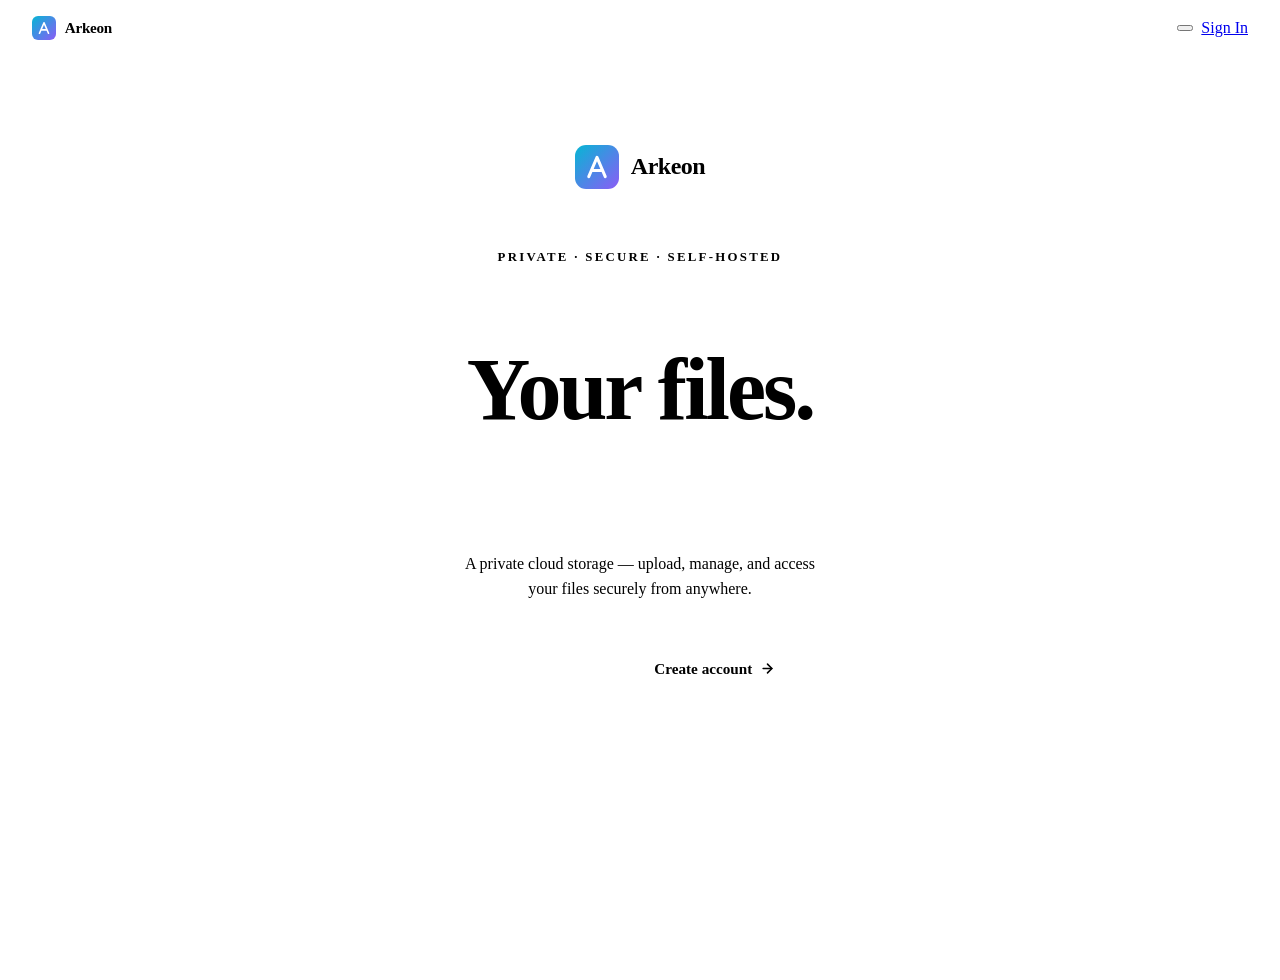
==== frontend/index.html @ 561627f3 "Refactor homepage with new branding and styles Updated the title, logo, and styles for the homepage." ====
<!DOCTYPE html>
<html lang="en">
<head>
  <meta charset="UTF-8"/>
  <meta name="viewport" content="width=device-width, initial-scale=1.0"/>
  <title>Arkeon</title>
  <link rel="icon" type="image/svg+xml" href="data:image/svg+xml,<svg xmlns='http://www.w3.org/2000/svg' viewBox='0 0 32 32' fill='none'><rect width='32' height='32' rx='8' fill='url(%23g)'/><defs><linearGradient id='g' x1='0' y1='0' x2='32' y2='32' gradientUnits='userSpaceOnUse'><stop offset='0%25' stop-color='%2306b6d4'/><stop offset='100%25' stop-color='%238b5cf6'/></linearGradient></defs><path d='M10 23L16 9l6 14M12.5 18.5h7' stroke='white' stroke-width='2.2' stroke-linecap='round' stroke-linejoin='round'/></svg>"/>
  <link rel="stylesheet" href="css/style.css"/>
  <style>
    .hero{min-height:100vh;display:flex;flex-direction:column;align-items:center;justify-content:center;text-align:center;padding:2rem;}
    .hero-logo{display:flex;align-items:center;gap:0.75rem;margin-bottom:3rem;animation:card-in 0.5s cubic-bezier(0.34,1.4,0.64,1);}
    .hero-wordmark{font-size:1.5rem;font-weight:900;letter-spacing:-0.5px;}
    .hero-tagline{font-size:0.8rem;font-weight:600;letter-spacing:0.18em;text-transform:uppercase;color:var(--text3);margin-bottom:1.5rem;animation:card-in 0.5s 0.1s cubic-bezier(0.34,1.4,0.64,1) both;}
    .hero-title{font-size:clamp(2.8rem,8vw,5.5rem);font-weight:900;letter-spacing:-3px;line-height:0.95;margin-bottom:1.25rem;animation:card-in 0.5s 0.15s cubic-bezier(0.34,1.4,0.64,1) both;}
    .hero-title .hl{background:linear-gradient(135deg,var(--accent),var(--accent2));-webkit-background-clip:text;-webkit-text-fill-color:transparent;background-clip:text;}
    .hero-sub{font-size:1rem;color:var(--text2);max-width:360px;line-height:1.6;margin-bottom:2.75rem;animation:card-in 0.5s 0.2s cubic-bezier(0.34,1.4,0.64,1) both;}
    .hero-btns{display:flex;gap:0.85rem;flex-wrap:wrap;justify-content:center;animation:card-in 0.5s 0.25s cubic-bezier(0.34,1.4,0.64,1) both;}
    .btn-hero-primary{display:inline-flex;align-items:center;gap:0.5rem;background:linear-gradient(135deg,var(--accent),var(--accent2));border:none;border-radius:99px;color:#fff;cursor:pointer;font-family:inherit;font-size:0.95rem;font-weight:700;padding:0.85rem 2rem;text-decoration:none;transition:all 0.2s cubic-bezier(0.4,0,0.2,1);box-shadow:0 4px 20px var(--accent-glow);letter-spacing:0.01em;}
    .btn-hero-primary:hover{transform:translateY(-3px);box-shadow:0 8px 32px var(--accent-glow);color:#fff;}
    .btn-hero-ghost{display:inline-flex;align-items:center;gap:0.5rem;background:var(--glass);backdrop-filter:blur(12px);border:1px solid var(--glass-b);border-radius:99px;color:var(--text);cursor:pointer;font-family:inherit;font-size:0.95rem;font-weight:600;padding:0.85rem 2rem;text-decoration:none;transition:all 0.2s cubic-bezier(0.4,0,0.2,1);}
    .btn-hero-ghost:hover{border-color:var(--accent);color:var(--accent);transform:translateY(-3px);}
    .topbar{position:fixed;top:0;left:0;right:0;z-index:200;display:flex;align-items:center;justify-content:space-between;padding:1rem 2rem;}
    .top-logo{display:flex;align-items:center;gap:0.55rem;font-size:0.95rem;font-weight:900;letter-spacing:-0.3px;color:var(--text);text-decoration:none;}
    .top-right{display:flex;align-items:center;gap:0.5rem;}
    @keyframes card-in{from{opacity:0;transform:translateY(20px);}to{opacity:1;transform:none;}}
    .glow-line{width:1px;height:80px;background:linear-gradient(to bottom,transparent,var(--accent),transparent);margin:2rem auto;animation:card-in 0.5s 0.3s ease both;opacity:0.5;}
  </style>
</head>
<body>
  <div class="bg-canvas"><div class="bg-orb"></div><div class="bg-orb"></div><div class="bg-orb"></div></div>

  <div class="topbar">
    <a href="/" class="top-logo">
      <svg width="24" height="24" viewBox="0 0 32 32" fill="none" xmlns="http://www.w3.org/2000/svg"><rect width="32" height="32" rx="8" fill="url(#tg)"/><defs><linearGradient id="tg" x1="0" y1="0" x2="32" y2="32" gradientUnits="userSpaceOnUse"><stop offset="0%" stop-color="#06b6d4"/><stop offset="100%" stop-color="#8b5cf6"/></linearGradient></defs><path d="M10 23L16 9l6 14M12.5 18.5h7" stroke="white" stroke-width="2.2" stroke-linecap="round" stroke-linejoin="round"/></svg>
      Arkeon
    </a>
    <div class="top-right">
      <button class="theme-toggle"></button>
      <a href="login.html" class="btn-nav-ghost">Sign In</a>
    </div>
  </div>

  <div class="hero page">
    <div class="hero-logo">
      <svg width="44" height="44" viewBox="0 0 32 32" fill="none" xmlns="http://www.w3.org/2000/svg"><rect width="32" height="32" rx="8" fill="url(#hg)"/><defs><linearGradient id="hg" x1="0" y1="0" x2="32" y2="32" gradientUnits="userSpaceOnUse"><stop offset="0%" stop-color="#06b6d4"/><stop offset="100%" stop-color="#8b5cf6"/></linearGradient></defs><path d="M10 23L16 9l6 14M12.5 18.5h7" stroke="white" stroke-width="2.2" stroke-linecap="round" stroke-linejoin="round"/></svg>
      <span class="hero-wordmark">Arkeon</span>
    </div>
    <p class="hero-tagline">Private · Secure · Self-hosted</p>
    <h1 class="hero-title">Your files.<br/><span class="hl">Your server.</span></h1>
    <p class="hero-sub">A private cloud storage — upload, manage, and access your files securely from anywhere.</p>
    <div class="hero-btns">
      <a href="login.html" class="btn-hero-primary">
        <svg width="16" height="16" viewBox="0 0 24 24" fill="none" stroke="currentColor" stroke-width="2.5" stroke-linecap="round" stroke-linejoin="round"><path d="M15 3h4a2 2 0 0 1 2 2v14a2 2 0 0 1-2 2h-4"/><polyline points="10 17 15 12 10 7"/><line x1="15" y1="12" x2="3" y2="12"/></svg>
        Sign In
      </a>
      <a href="register.html" class="btn-hero-ghost">
        Create account
        <svg width="15" height="15" viewBox="0 0 24 24" fill="none" stroke="currentColor" stroke-width="2.5" stroke-linecap="round" stroke-linejoin="round"><line x1="5" y1="12" x2="19" y2="12"/><polyline points="12 5 19 12 12 19"/></svg>
      </a>
    </div>
    <div class="glow-line"></div>
  </div>

  <script src="js/api.js"></script>
  <script>
    if (auth.getToken()) window.location.href = "dashboard.html";
  </script>
</body>
</html>
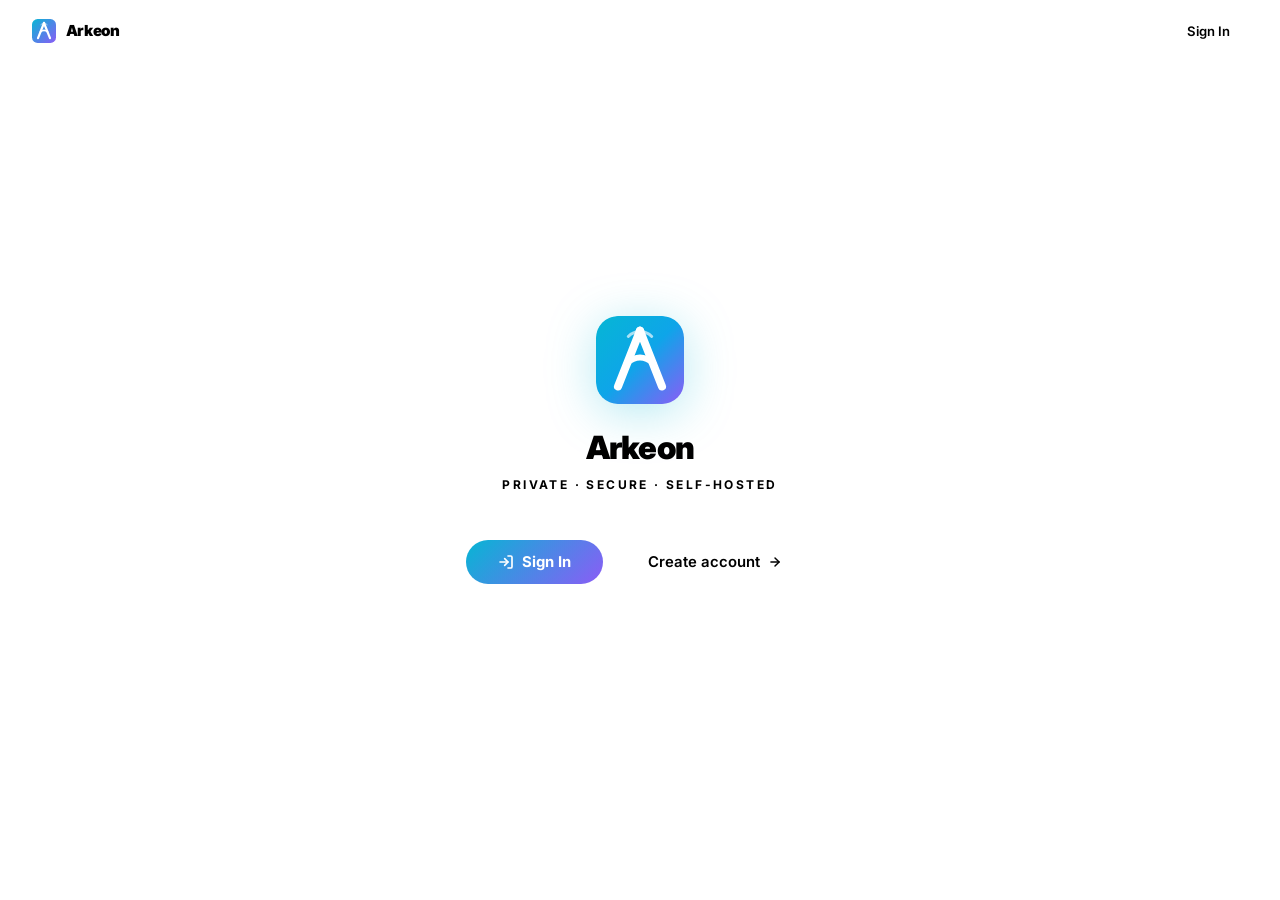
==== commit a449a795: "Refactor index.html for layout and styling updates Updated the layout and styles for the hero sectio" ====
--- a/frontend/index.html
+++ b/frontend/index.html
@@ -4,50 +4,71 @@
   <meta charset="UTF-8"/>
   <meta name="viewport" content="width=device-width, initial-scale=1.0"/>
   <title>Arkeon</title>
-  <link rel="icon" type="image/svg+xml" href="data:image/svg+xml,<svg xmlns='http://www.w3.org/2000/svg' viewBox='0 0 32 32' fill='none'><rect width='32' height='32' rx='8' fill='url(%23g)'/><defs><linearGradient id='g' x1='0' y1='0' x2='32' y2='32' gradientUnits='userSpaceOnUse'><stop offset='0%25' stop-color='%2306b6d4'/><stop offset='100%25' stop-color='%238b5cf6'/></linearGradient></defs><path d='M10 23L16 9l6 14M12.5 18.5h7' stroke='white' stroke-width='2.2' stroke-linecap='round' stroke-linejoin='round'/></svg>"/>
+  <link rel="icon" type="image/svg+xml" href="data:image/svg+xml,<svg xmlns='http://www.w3.org/2000/svg' viewBox='0 0 120 120' fill='none'><rect width='120' height='120' rx='28' fill='url(%23g)'/><defs><linearGradient id='g' x1='0' y1='0' x2='120' y2='120' gradientUnits='userSpaceOnUse'><stop offset='0%25' stop-color='%2306b6d4'/><stop offset='100%25' stop-color='%238b5cf6'/></linearGradient></defs><line x1='30' y1='96' x2='60' y2='20' stroke='white' stroke-width='11' stroke-linecap='round'/><line x1='90' y1='96' x2='60' y2='20' stroke='white' stroke-width='11' stroke-linecap='round'/><path d='M42 64 Q60 49 78 64' stroke='white' stroke-width='8' stroke-linecap='round' fill='none'/><path d='M44 28 A22 22 0 0 1 76 28' stroke='white' stroke-width='4' stroke-linecap='round' fill='none' opacity='0.65'/></svg>"/>
   <link rel="stylesheet" href="css/style.css"/>
   <style>
-    .hero{min-height:100vh;display:flex;flex-direction:column;align-items:center;justify-content:center;text-align:center;padding:2rem;}
-    .hero-logo{display:flex;align-items:center;gap:0.75rem;margin-bottom:3rem;animation:card-in 0.5s cubic-bezier(0.34,1.4,0.64,1);}
-    .hero-wordmark{font-size:1.5rem;font-weight:900;letter-spacing:-0.5px;}
-    .hero-tagline{font-size:0.8rem;font-weight:600;letter-spacing:0.18em;text-transform:uppercase;color:var(--text3);margin-bottom:1.5rem;animation:card-in 0.5s 0.1s cubic-bezier(0.34,1.4,0.64,1) both;}
-    .hero-title{font-size:clamp(2.8rem,8vw,5.5rem);font-weight:900;letter-spacing:-3px;line-height:0.95;margin-bottom:1.25rem;animation:card-in 0.5s 0.15s cubic-bezier(0.34,1.4,0.64,1) both;}
-    .hero-title .hl{background:linear-gradient(135deg,var(--accent),var(--accent2));-webkit-background-clip:text;-webkit-text-fill-color:transparent;background-clip:text;}
-    .hero-sub{font-size:1rem;color:var(--text2);max-width:360px;line-height:1.6;margin-bottom:2.75rem;animation:card-in 0.5s 0.2s cubic-bezier(0.34,1.4,0.64,1) both;}
-    .hero-btns{display:flex;gap:0.85rem;flex-wrap:wrap;justify-content:center;animation:card-in 0.5s 0.25s cubic-bezier(0.34,1.4,0.64,1) both;}
-    .btn-hero-primary{display:inline-flex;align-items:center;gap:0.5rem;background:linear-gradient(135deg,var(--accent),var(--accent2));border:none;border-radius:99px;color:#fff;cursor:pointer;font-family:inherit;font-size:0.95rem;font-weight:700;padding:0.85rem 2rem;text-decoration:none;transition:all 0.2s cubic-bezier(0.4,0,0.2,1);box-shadow:0 4px 20px var(--accent-glow);letter-spacing:0.01em;}
+    #constellation{position:fixed;inset:0;z-index:0;pointer-events:none;}
+    .topbar{position:fixed;top:0;left:0;right:0;z-index:200;display:flex;align-items:center;justify-content:space-between;padding:1rem 2rem;}
+    .top-logo{display:flex;align-items:center;gap:0.6rem;font-size:0.95rem;font-weight:900;letter-spacing:-0.3px;color:var(--text);text-decoration:none;}
+    .hero{min-height:100vh;display:flex;flex-direction:column;align-items:center;justify-content:center;text-align:center;padding:2rem;position:relative;z-index:1;}
+    .hero-icon{width:88px;height:88px;border-radius:22px;margin-bottom:1.5rem;filter:drop-shadow(0 8px 24px rgba(6,182,212,0.3));animation:icon-in 0.6s cubic-bezier(0.34,1.5,0.64,1);}
+    .hero-name{font-size:2rem;font-weight:900;letter-spacing:-0.8px;margin-bottom:0.6rem;animation:card-in 0.5s 0.1s ease both;}
+    .hero-tagline{font-size:0.75rem;font-weight:700;letter-spacing:0.2em;text-transform:uppercase;color:var(--text3);margin-bottom:3rem;animation:card-in 0.5s 0.2s ease both;}
+    .hero-btns{display:flex;gap:0.85rem;flex-wrap:wrap;justify-content:center;animation:card-in 0.5s 0.3s ease both;}
+    .btn-hero-primary{display:inline-flex;align-items:center;gap:0.5rem;background:linear-gradient(135deg,var(--accent),var(--accent2));border:none;border-radius:99px;color:#fff;cursor:pointer;font-family:inherit;font-size:0.93rem;font-weight:700;padding:0.82rem 2rem;text-decoration:none;transition:all 0.22s ease;box-shadow:0 4px 20px var(--accent-glow);}
     .btn-hero-primary:hover{transform:translateY(-3px);box-shadow:0 8px 32px var(--accent-glow);color:#fff;}
-    .btn-hero-ghost{display:inline-flex;align-items:center;gap:0.5rem;background:var(--glass);backdrop-filter:blur(12px);border:1px solid var(--glass-b);border-radius:99px;color:var(--text);cursor:pointer;font-family:inherit;font-size:0.95rem;font-weight:600;padding:0.85rem 2rem;text-decoration:none;transition:all 0.2s cubic-bezier(0.4,0,0.2,1);}
+    .btn-hero-ghost{display:inline-flex;align-items:center;gap:0.5rem;background:var(--glass);backdrop-filter:blur(12px);border:1px solid var(--glass-b);border-radius:99px;color:var(--text);cursor:pointer;font-family:inherit;font-size:0.93rem;font-weight:600;padding:0.82rem 2rem;text-decoration:none;transition:all 0.22s ease;}
     .btn-hero-ghost:hover{border-color:var(--accent);color:var(--accent);transform:translateY(-3px);}
-    .topbar{position:fixed;top:0;left:0;right:0;z-index:200;display:flex;align-items:center;justify-content:space-between;padding:1rem 2rem;}
-    .top-logo{display:flex;align-items:center;gap:0.55rem;font-size:0.95rem;font-weight:900;letter-spacing:-0.3px;color:var(--text);text-decoration:none;}
-    .top-right{display:flex;align-items:center;gap:0.5rem;}
-    @keyframes card-in{from{opacity:0;transform:translateY(20px);}to{opacity:1;transform:none;}}
-    .glow-line{width:1px;height:80px;background:linear-gradient(to bottom,transparent,var(--accent),transparent);margin:2rem auto;animation:card-in 0.5s 0.3s ease both;opacity:0.5;}
+    @keyframes icon-in{from{opacity:0;transform:scale(0.7) translateY(20px);}to{opacity:1;transform:none;}}
+    @keyframes card-in{from{opacity:0;transform:translateY(16px);}to{opacity:1;transform:none;}}
   </style>
 </head>
 <body>
-  <div class="bg-canvas"><div class="bg-orb"></div><div class="bg-orb"></div><div class="bg-orb"></div></div>
+  <canvas id="constellation"></canvas>
 
   <div class="topbar">
     <a href="/" class="top-logo">
-      <svg width="24" height="24" viewBox="0 0 32 32" fill="none" xmlns="http://www.w3.org/2000/svg"><rect width="32" height="32" rx="8" fill="url(#tg)"/><defs><linearGradient id="tg" x1="0" y1="0" x2="32" y2="32" gradientUnits="userSpaceOnUse"><stop offset="0%" stop-color="#06b6d4"/><stop offset="100%" stop-color="#8b5cf6"/></linearGradient></defs><path d="M10 23L16 9l6 14M12.5 18.5h7" stroke="white" stroke-width="2.2" stroke-linecap="round" stroke-linejoin="round"/></svg>
+      <svg width="24" height="24" viewBox="0 0 120 120" fill="none" xmlns="http://www.w3.org/2000/svg">
+        <rect width="120" height="120" rx="28" fill="url(#tg)"/>
+        <defs><linearGradient id="tg" x1="0" y1="0" x2="120" y2="120" gradientUnits="userSpaceOnUse"><stop offset="0%" stop-color="#06b6d4"/><stop offset="100%" stop-color="#8b5cf6"/></linearGradient></defs>
+        <line x1="30" y1="96" x2="60" y2="20" stroke="white" stroke-width="11" stroke-linecap="round"/>
+        <line x1="90" y1="96" x2="60" y2="20" stroke="white" stroke-width="11" stroke-linecap="round"/>
+        <path d="M42 64 Q60 49 78 64" stroke="white" stroke-width="8" stroke-linecap="round" fill="none"/>
+        <path d="M44 28 A22 22 0 0 1 76 28" stroke="white" stroke-width="4" stroke-linecap="round" fill="none" opacity="0.65"/>
+      </svg>
       Arkeon
     </a>
-    <div class="top-right">
+    <div style="display:flex;align-items:center;gap:0.5rem;">
       <button class="theme-toggle"></button>
       <a href="login.html" class="btn-nav-ghost">Sign In</a>
     </div>
   </div>
 
   <div class="hero page">
-    <div class="hero-logo">
-      <svg width="44" height="44" viewBox="0 0 32 32" fill="none" xmlns="http://www.w3.org/2000/svg"><rect width="32" height="32" rx="8" fill="url(#hg)"/><defs><linearGradient id="hg" x1="0" y1="0" x2="32" y2="32" gradientUnits="userSpaceOnUse"><stop offset="0%" stop-color="#06b6d4"/><stop offset="100%" stop-color="#8b5cf6"/></linearGradient></defs><path d="M10 23L16 9l6 14M12.5 18.5h7" stroke="white" stroke-width="2.2" stroke-linecap="round" stroke-linejoin="round"/></svg>
-      <span class="hero-wordmark">Arkeon</span>
-    </div>
-    <p class="hero-tagline">Private · Secure · Self-hosted</p>
-    <h1 class="hero-title">Your files.<br/><span class="hl">Your server.</span></h1>
-    <p class="hero-sub">A private cloud storage — upload, manage, and access your files securely from anywhere.</p>
+    <svg class="hero-icon" viewBox="0 0 120 120" fill="none" xmlns="http://www.w3.org/2000/svg">
+      <rect width="120" height="120" rx="28" fill="url(#hg)"/>
+      <defs>
+        <linearGradient id="hg" x1="0" y1="0" x2="120" y2="120" gradientUnits="userSpaceOnUse">
+          <stop offset="0%" stop-color="#06b6d4"/>
+          <stop offset="50%" stop-color="#0ea5e9"/>
+          <stop offset="100%" stop-color="#8b5cf6"/>
+        </linearGradient>
+      </defs>
+      <!-- Left leg -->
+      <line x1="30" y1="96" x2="60" y2="20" stroke="white" stroke-width="11" stroke-linecap="round"/>
+      <!-- Right leg -->
+      <line x1="90" y1="96" x2="60" y2="20" stroke="white" stroke-width="11" stroke-linecap="round"/>
+      <!-- Curved crossbar swoosh -->
+      <path d="M42 64 Q60 49 78 64" stroke="white" stroke-width="8" stroke-linecap="round" fill="none"/>
+      <!-- Arc halo at top -->
+      <path d="M44 28 A22 22 0 0 1 76 28" stroke="white" stroke-width="4" stroke-linecap="round" fill="none" opacity="0.65"/>
+      <!-- Small dot at peak -->
+      <circle cx="60" cy="20" r="4" fill="white" opacity="0.9"/>
+    </svg>
+
+    <div class="hero-name">Arkeon</div>
+    <div class="hero-tagline">Private &middot; Secure &middot; Self-hosted</div>
+
     <div class="hero-btns">
       <a href="login.html" class="btn-hero-primary">
         <svg width="16" height="16" viewBox="0 0 24 24" fill="none" stroke="currentColor" stroke-width="2.5" stroke-linecap="round" stroke-linejoin="round"><path d="M15 3h4a2 2 0 0 1 2 2v14a2 2 0 0 1-2 2h-4"/><polyline points="10 17 15 12 10 7"/><line x1="15" y1="12" x2="3" y2="12"/></svg>
@@ -55,15 +76,88 @@
       </a>
       <a href="register.html" class="btn-hero-ghost">
         Create account
-        <svg width="15" height="15" viewBox="0 0 24 24" fill="none" stroke="currentColor" stroke-width="2.5" stroke-linecap="round" stroke-linejoin="round"><line x1="5" y1="12" x2="19" y2="12"/><polyline points="12 5 19 12 12 19"/></svg>
+        <svg width="14" height="14" viewBox="0 0 24 24" fill="none" stroke="currentColor" stroke-width="2.5" stroke-linecap="round" stroke-linejoin="round"><line x1="5" y1="12" x2="19" y2="12"/><polyline points="12 5 19 12 12 19"/></svg>
       </a>
     </div>
-    <div class="glow-line"></div>
   </div>
 
   <script src="js/api.js"></script>
   <script>
     if (auth.getToken()) window.location.href = "dashboard.html";
+
+    const canvas = document.getElementById("constellation");
+    const ctx = canvas.getContext("2d");
+    let pts = [], W, H, animId;
+    const N = 90, DIST = 150;
+
+    function isDark() { return document.documentElement.getAttribute("data-theme") === "dark"; }
+
+    function resize() {
+      W = canvas.width = window.innerWidth;
+      H = canvas.height = window.innerHeight;
+    }
+
+    function init() {
+      resize();
+      pts = Array.from({length: N}, () => ({
+        x: Math.random() * W,
+        y: Math.random() * H,
+        vx: (Math.random() - 0.5) * 0.25,
+        vy: (Math.random() - 0.5) * 0.25,
+        r: Math.random() * 1.4 + 0.4,
+        op: Math.random() * 0.45 + 0.2,
+        twinkle: Math.random() * Math.PI * 2,
+        twinkleSpeed: Math.random() * 0.015 + 0.005
+      }));
+    }
+
+    function draw() {
+      ctx.clearRect(0, 0, W, H);
+      const dark = isDark();
+      const starR = dark ? "6,182,212" : "8,145,178";
+      const lineR = dark ? "139,92,246" : "124,58,237";
+
+      for (const p of pts) {
+        p.x += p.vx; p.y += p.vy;
+        p.twinkle += p.twinkleSpeed;
+        if (p.x < -10) p.x = W + 10;
+        if (p.x > W + 10) p.x = -10;
+        if (p.y < -10) p.y = H + 10;
+        if (p.y > H + 10) p.y = -10;
+      }
+
+      for (let i = 0; i < N; i++) {
+        for (let j = i + 1; j < N; j++) {
+          const dx = pts[i].x - pts[j].x, dy = pts[i].y - pts[j].y;
+          const d = Math.sqrt(dx * dx + dy * dy);
+          if (d < DIST) {
+            const a = (1 - d / DIST) * (dark ? 0.18 : 0.1);
+            ctx.beginPath();
+            ctx.strokeStyle = `rgba(${lineR},${a})`;
+            ctx.lineWidth = 0.6;
+            ctx.moveTo(pts[i].x, pts[i].y);
+            ctx.lineTo(pts[j].x, pts[j].y);
+            ctx.stroke();
+          }
+        }
+      }
+
+      for (const p of pts) {
+        const tw = p.op + Math.sin(p.twinkle) * 0.12;
+        ctx.beginPath();
+        ctx.fillStyle = `rgba(${starR},${tw})`;
+        ctx.arc(p.x, p.y, p.r, 0, Math.PI * 2);
+        ctx.fill();
+      }
+
+      animId = requestAnimationFrame(draw);
+    }
+
+    window.addEventListener("resize", () => { cancelAnimationFrame(animId); init(); draw(); });
+    init(); draw();
+
+    const obs = new MutationObserver(() => {});
+    obs.observe(document.documentElement, {attributes: true, attributeFilter: ["data-theme"]});
   </script>
 </body>
 </html>
--- a/frontend/css/style.css
+++ b/frontend/css/style.css
@@ -0,0 +1,315 @@
+@import url('https://fonts.googleapis.com/css2?family=Inter:wght@300;400;500;600;700;800;900&display=swap');
+
+*,*::before,*::after{box-sizing:border-box;margin:0;padding:0;}
+
+:root {
+  --accent: #06b6d4;
+  --accent2: #8b5cf6;
+  --accent3: #f59e0b;
+  --danger: #f43f5e;
+  --success: #10b981;
+  --radius: 12px;
+  --radius-sm: 8px;
+  --t: 0.2s cubic-bezier(0.4,0,0.2,1);
+}
+
+[data-theme="dark"] {
+  --bg: #07080f;
+  --bg2: #0c1020;
+  --glass: rgba(12,16,32,0.88);
+  --glass-b: rgba(6,182,212,0.14);
+  --glass-h: rgba(6,182,212,0.07);
+  --surface: rgba(6,182,212,0.04);
+  --surface2: rgba(6,182,212,0.09);
+  --accent-glow: rgba(6,182,212,0.18);
+  --text: #cbd5e1;
+  --text2: #64748b;
+  --text3: #2d3f55;
+  --shadow: 0 8px 32px rgba(0,0,0,0.6);
+  --shadow-a: 0 4px 24px rgba(6,182,212,0.25);
+  --nav-bg: rgba(7,8,15,0.88);
+  --nav-b: rgba(6,182,212,0.1);
+  --sidebar-bg: rgba(10,13,24,0.95);
+  --orb1: #06b6d4;
+  --orb2: #8b5cf6;
+  --orb3: #0891b2;
+}
+
+[data-theme="light"] {
+  --bg: #f0f5ff;
+  --bg2: #e8efff;
+  --glass: rgba(255,255,255,0.92);
+  --glass-b: rgba(8,145,178,0.16);
+  --glass-h: rgba(255,255,255,0.98);
+  --surface: rgba(255,255,255,0.7);
+  --surface2: rgba(255,255,255,0.92);
+  --accent-glow: rgba(8,145,178,0.12);
+  --text: #0f172a;
+  --text2: #475569;
+  --text3: #94a3b8;
+  --shadow: 0 8px 32px rgba(8,145,178,0.1);
+  --shadow-a: 0 4px 24px rgba(8,145,178,0.2);
+  --nav-bg: rgba(240,245,255,0.92);
+  --nav-b: rgba(8,145,178,0.12);
+  --sidebar-bg: rgba(248,251,255,0.98);
+  --orb1: #06b6d4;
+  --orb2: #8b5cf6;
+  --orb3: #0891b2;
+  --accent: #0891b2;
+  --accent2: #7c3aed;
+}
+
+html{font-family:'Inter',sans-serif;}
+body{background:var(--bg);color:var(--text);min-height:100vh;transition:background var(--t),color var(--t);overflow-x:hidden;}
+a{color:var(--accent);text-decoration:none;transition:color var(--t);}
+a:hover{opacity:0.8;}
+
+.bg-canvas{position:fixed;inset:0;z-index:0;overflow:hidden;pointer-events:none;}
+.bg-orb{position:absolute;border-radius:50%;filter:blur(100px);animation:orb 16s ease-in-out infinite alternate;}
+.bg-orb:nth-child(1){width:500px;height:500px;background:radial-gradient(circle,var(--orb1),transparent 70%);top:-150px;left:-100px;opacity:0.22;animation-delay:0s;}
+.bg-orb:nth-child(2){width:380px;height:380px;background:radial-gradient(circle,var(--orb2),transparent 70%);bottom:-100px;right:-80px;opacity:0.18;animation-delay:-6s;}
+.bg-orb:nth-child(3){width:280px;height:280px;background:radial-gradient(circle,var(--orb3),transparent 70%);top:50%;left:55%;opacity:0.14;animation-delay:-11s;}
+[data-theme="light"] .bg-orb{opacity:0.08!important;}
+@keyframes orb{0%{transform:translate(0,0) scale(1);}40%{transform:translate(40px,-30px) scale(1.08);}70%{transform:translate(-20px,50px) scale(0.94);}100%{transform:translate(30px,20px) scale(1.05);}}
+
+.page{position:relative;z-index:1;}
+
+.glass{background:var(--glass);backdrop-filter:blur(20px) saturate(1.4);-webkit-backdrop-filter:blur(20px) saturate(1.4);border:1px solid var(--glass-b);border-radius:var(--radius);box-shadow:var(--shadow);}
+
+input,select{width:100%;background:var(--surface);border:1px solid var(--glass-b);border-radius:var(--radius-sm);color:var(--text);font-family:inherit;font-size:0.93rem;padding:0.75rem 1rem;outline:none;transition:all var(--t);}
+input:focus,select:focus{border-color:var(--accent);background:var(--surface2);box-shadow:0 0 0 3px var(--accent-glow);}
+input::placeholder{color:var(--text3);}
+
+select option{background:var(--bg2);color:var(--text);}
+[data-theme="light"] select option{background:#fff;color:#0f172a;}
+
+.btn{align-items:center;border:none;border-radius:var(--radius-sm);cursor:pointer;display:inline-flex;font-family:inherit;font-size:0.9rem;font-weight:600;gap:0.45rem;justify-content:center;padding:0.7rem 1.4rem;transition:all var(--t);position:relative;overflow:hidden;letter-spacing:0.01em;}
+.btn::after{content:'';position:absolute;inset:0;background:white;opacity:0;transition:opacity 0.15s;}
+.btn:active::after{opacity:0.08;}
+
+.btn-primary{background:linear-gradient(135deg,var(--accent),var(--accent2));color:#fff;width:100%;box-shadow:0 4px 16px var(--accent-glow);}
+.btn-primary:hover{transform:translateY(-2px);box-shadow:var(--shadow-a);}
+.btn-primary:active{transform:translateY(0);}
+
+.btn-ghost{background:var(--surface);border:1px solid var(--glass-b);color:var(--text2);backdrop-filter:blur(10px);}
+.btn-ghost:hover{background:var(--surface2);color:var(--text);border-color:var(--accent);}
+
+.btn-sm{font-size:0.8rem;padding:0.4rem 0.9rem;border-radius:6px;}
+
+.btn-icon{background:transparent;border:none;color:var(--text3);cursor:pointer;padding:0.4rem;border-radius:6px;transition:all var(--t);display:inline-flex;align-items:center;}
+.btn-icon:hover{color:var(--text);background:var(--surface2);}
+.btn-icon.danger:hover{color:var(--danger);background:rgba(244,63,94,0.1);}
+.btn-icon.star-active{color:var(--accent3);}
+
+.btn-nav{display:inline-flex;align-items:center;gap:0.4rem;background:linear-gradient(135deg,var(--accent),var(--accent2));border:none;border-radius:99px;color:#fff;cursor:pointer;font-family:inherit;font-size:0.82rem;font-weight:700;padding:0.42rem 1.1rem;transition:all var(--t);box-shadow:0 4px 12px var(--accent-glow);text-decoration:none;}
+.btn-nav:hover{transform:translateY(-2px);box-shadow:var(--shadow-a);color:#fff;}
+
+.btn-nav-ghost{display:inline-flex;align-items:center;gap:0.4rem;background:var(--surface);border:1px solid var(--glass-b);border-radius:99px;color:var(--text);cursor:pointer;font-family:inherit;font-size:0.82rem;font-weight:600;padding:0.42rem 1.1rem;transition:all var(--t);text-decoration:none;backdrop-filter:blur(10px);}
+.btn-nav-ghost:hover{border-color:var(--accent);background:var(--surface2);color:var(--text);}
+
+.alert{border-radius:var(--radius-sm);font-size:0.875rem;padding:0.75rem 1rem;display:none;animation:slide-dn 0.2s ease;}
+.alert.show{display:block;}
+.alert-error{background:rgba(244,63,94,0.1);border:1px solid rgba(244,63,94,0.2);color:#fb7185;}
+.alert-success{background:rgba(16,185,129,0.1);border:1px solid rgba(16,185,129,0.2);color:#34d399;}
+@keyframes slide-dn{from{opacity:0;transform:translateY(-6px);}to{opacity:1;transform:none;}}
+
+.form-group{display:flex;flex-direction:column;gap:0.4rem;}
+.form-group label{font-size:0.78rem;font-weight:600;color:var(--text2);letter-spacing:0.04em;text-transform:uppercase;}
+.form-stack{display:flex;flex-direction:column;gap:1rem;}
+
+.theme-toggle{display:inline-flex;align-items:center;gap:0.4rem;background:var(--surface);border:1px solid var(--glass-b);border-radius:99px;color:var(--text2);cursor:pointer;font-family:inherit;font-size:0.78rem;font-weight:600;padding:0.38rem 0.85rem;transition:all var(--t);backdrop-filter:blur(10px);letter-spacing:0.02em;}
+.theme-toggle:hover{border-color:var(--accent);color:var(--text);}
+
+.topbar-global{position:fixed;top:0;left:0;right:0;z-index:200;display:flex;align-items:center;justify-content:space-between;padding:1rem 2rem;background:var(--nav-bg);backdrop-filter:blur(20px);-webkit-backdrop-filter:blur(20px);border-bottom:1px solid var(--nav-b);transition:background var(--t);}
+.nav-logo{display:flex;align-items:center;gap:0.6rem;font-size:1.05rem;font-weight:900;letter-spacing:-0.5px;color:var(--text);text-decoration:none;}
+.nav-logo-icon{width:28px;height:28px;flex-shrink:0;}
+.nav-right{display:flex;align-items:center;gap:0.6rem;}
+
+.auth-page{min-height:100vh;display:flex;align-items:center;justify-content:center;padding:6rem 1.5rem 3rem;}
+.auth-card{width:100%;max-width:400px;padding:2.5rem;animation:card-in 0.4s cubic-bezier(0.34,1.4,0.64,1);}
+@keyframes card-in{from{opacity:0;transform:translateY(24px) scale(0.97);}to{opacity:1;transform:none;}}
+
+.auth-logo{display:flex;align-items:center;gap:0.6rem;margin-bottom:2rem;text-decoration:none;}
+.auth-logo-icon{width:32px;height:32px;flex-shrink:0;}
+.auth-logo span{font-size:1.2rem;font-weight:900;letter-spacing:-0.5px;color:var(--text);}
+
+.auth-heading{font-size:1.6rem;font-weight:800;letter-spacing:-0.5px;margin-bottom:0.3rem;}
+.auth-sub{color:var(--text2);font-size:0.88rem;margin-bottom:1.75rem;line-height:1.5;}
+.auth-footer{color:var(--text3);font-size:0.83rem;margin-top:1.4rem;text-align:center;}
+.auth-footer a{color:var(--accent);font-weight:600;}
+
+.dash-layout{display:flex;min-height:100vh;}
+
+.sidebar{width:240px;position:fixed;inset-y:0;left:0;display:flex;flex-direction:column;z-index:100;background:var(--sidebar-bg);backdrop-filter:blur(24px);-webkit-backdrop-filter:blur(24px);border-right:1px solid var(--glass-b);overflow:hidden;transition:background var(--t),border-color var(--t);}
+.sidebar-glow{position:absolute;top:-80px;left:-80px;width:260px;height:260px;background:radial-gradient(circle,rgba(6,182,212,0.18),transparent 65%);pointer-events:none;animation:glow-pulse 5s ease-in-out infinite alternate;}
+@keyframes glow-pulse{0%{opacity:0.5;transform:scale(0.95);}100%{opacity:1;transform:scale(1.05);}}
+
+.sidebar-logo{display:flex;align-items:center;gap:0.6rem;padding:1.5rem 1.25rem 1rem;position:relative;}
+.sidebar-logo-icon{width:28px;height:28px;flex-shrink:0;}
+.sidebar-logo span{font-size:1rem;font-weight:900;letter-spacing:-0.4px;}
+
+.sidebar-section{color:var(--text3);font-size:0.67rem;font-weight:700;letter-spacing:0.1em;text-transform:uppercase;padding:0 1.1rem 0.35rem;margin-top:0.75rem;}
+.sidebar-nav{flex:1;padding:0.35rem 0.6rem;display:flex;flex-direction:column;gap:0.15rem;}
+
+.nav-item{align-items:center;border-radius:var(--radius-sm);color:var(--text2);cursor:pointer;display:flex;font-size:0.86rem;font-weight:500;gap:0.7rem;padding:0.65rem 0.9rem;transition:all var(--t);position:relative;user-select:none;}
+.nav-item svg{flex-shrink:0;}
+.nav-item:hover{background:var(--surface2);color:var(--text);}
+.nav-item.active{background:var(--surface2);color:var(--accent);font-weight:600;}
+.nav-item.active::before{content:'';position:absolute;left:0;top:25%;bottom:25%;width:2px;background:var(--accent);border-radius:0 2px 2px 0;box-shadow:0 0 8px var(--accent);}
+.nav-badge{margin-left:auto;background:var(--surface2);color:var(--text2);font-size:0.68rem;font-weight:700;padding:0.1rem 0.5rem;border-radius:99px;min-width:20px;text-align:center;}
+.nav-item.active .nav-badge{background:var(--accent-glow);color:var(--accent);}
+
+.sidebar-bottom{border-top:1px solid var(--glass-b);padding:0.85rem 0.6rem;}
+
+.storage-bar-wrap{padding:0 0.4rem 0.85rem;}
+.storage-bar-label{display:flex;justify-content:space-between;align-items:center;font-size:0.72rem;color:var(--text3);margin-bottom:0.4rem;font-weight:500;}
+.storage-bar-label span:first-child{color:var(--text2);font-weight:600;}
+.storage-bar{height:3px;background:var(--surface2);border-radius:99px;overflow:hidden;}
+.storage-bar-fill{height:100%;background:linear-gradient(90deg,var(--accent),var(--accent2));border-radius:99px;transition:width 0.5s ease;min-width:2px;}
+
+.user-row{align-items:center;border-radius:var(--radius-sm);display:flex;gap:0.65rem;padding:0.55rem 0.75rem;cursor:pointer;transition:all var(--t);margin-bottom:0.35rem;}
+.user-row:hover{background:var(--surface2);}
+.avatar{width:30px;height:30px;background:linear-gradient(135deg,var(--accent),var(--accent2));border-radius:50%;display:flex;align-items:center;justify-content:center;font-size:0.72rem;font-weight:800;color:#fff;flex-shrink:0;overflow:hidden;}
+.avatar img{width:100%;height:100%;object-fit:cover;}
+.user-meta{overflow:hidden;flex:1;}
+.user-name-el{font-size:0.82rem;font-weight:700;white-space:nowrap;overflow:hidden;text-overflow:ellipsis;}
+.user-sub{color:var(--text3);font-size:0.68rem;}
+
+.main{flex:1;margin-left:240px;display:flex;flex-direction:column;min-height:100vh;}
+.topbar-dash{position:sticky;top:0;z-index:50;background:var(--nav-bg);backdrop-filter:blur(20px);-webkit-backdrop-filter:blur(20px);border-bottom:1px solid var(--nav-b);display:flex;align-items:center;justify-content:space-between;padding:0.85rem 1.75rem;transition:background var(--t);}
+.topbar-title{font-size:0.95rem;font-weight:700;letter-spacing:-0.2px;}
+.topbar-right{display:flex;align-items:center;gap:0.6rem;}
+
+.content{padding:1.75rem;flex:1;}
+
+.stats-grid{display:grid;grid-template-columns:repeat(auto-fit,minmax(150px,1fr));gap:0.85rem;margin-bottom:1.75rem;}
+.stat-card{padding:1.2rem 1.4rem;position:relative;overflow:hidden;}
+.stat-card::after{content:'';position:absolute;top:-24px;right:-24px;width:80px;height:80px;background:radial-gradient(circle,var(--accent-glow),transparent);border-radius:50%;pointer-events:none;}
+.stat-icon{color:var(--accent);margin-bottom:0.6rem;}
+.stat-label{color:var(--text3);font-size:0.68rem;font-weight:700;letter-spacing:0.07em;text-transform:uppercase;margin-bottom:0.3rem;}
+.stat-val{font-size:1.75rem;font-weight:800;letter-spacing:-1px;}
+.stat-val .unit{font-size:0.85rem;font-weight:500;color:var(--text2);letter-spacing:0;margin-left:2px;}
+
+.section-hdr{display:flex;align-items:center;justify-content:space-between;margin-bottom:0.85rem;}
+.section-title{font-size:0.88rem;font-weight:700;letter-spacing:0.01em;}
+
+.toolbar{display:flex;align-items:center;gap:0.55rem;margin-bottom:1.1rem;flex-wrap:wrap;}
+.search-wrap{flex:1;min-width:140px;position:relative;}
+.search-wrap svg{position:absolute;left:0.85rem;top:50%;transform:translateY(-50%);color:var(--text3);pointer-events:none;}
+.search-input{padding-left:2.4rem!important;}
+.toolbar-actions{display:flex;gap:0.4rem;flex-shrink:0;}
+
+.breadcrumb{display:flex;align-items:center;gap:0.25rem;margin-bottom:0.85rem;flex-wrap:wrap;}
+.breadcrumb-item{font-size:0.82rem;font-weight:600;color:var(--text2);cursor:pointer;padding:0.18rem 0.45rem;border-radius:5px;transition:all var(--t);}
+.breadcrumb-item:hover{color:var(--accent);background:var(--accent-glow);}
+.breadcrumb-item.active{color:var(--text);cursor:default;}
+.breadcrumb-item.active:hover{background:transparent;}
+.breadcrumb-sep{color:var(--text3);font-size:0.78rem;}
+
+.file-list{display:flex;flex-direction:column;gap:0.45rem;}
+.file-card{display:flex;align-items:center;gap:0.85rem;padding:0.85rem 1.1rem;border-radius:var(--radius-sm);border:1px solid var(--glass-b);background:var(--glass);backdrop-filter:blur(10px);transition:all var(--t);animation:file-in 0.25s ease both;cursor:pointer;}
+@keyframes file-in{from{opacity:0;transform:translateX(-8px);}to{opacity:1;transform:none;}}
+.file-card:hover{background:var(--glass-h);border-color:rgba(6,182,212,0.28);transform:translateX(3px);box-shadow:-2px 0 0 var(--accent);}
+.file-thumb{width:38px;height:38px;background:var(--surface2);border-radius:8px;display:flex;align-items:center;justify-content:center;font-size:1.2rem;flex-shrink:0;}
+.file-info{flex:1;min-width:0;}
+.file-name{font-size:0.88rem;font-weight:600;white-space:nowrap;overflow:hidden;text-overflow:ellipsis;}
+.file-meta-row{color:var(--text3);font-size:0.72rem;margin-top:0.15rem;display:flex;gap:0.65rem;flex-wrap:wrap;}
+.file-actions{display:flex;gap:0.15rem;flex-shrink:0;}
+
+.folder-card{border-color:rgba(6,182,212,0.18);background:rgba(6,182,212,0.03);}
+[data-theme="light"] .folder-card{background:rgba(8,145,178,0.04);}
+
+.empty{text-align:center;padding:4rem 2rem;color:var(--text3);animation:fade-in 0.4s ease;}
+.empty-icon{width:64px;height:64px;background:var(--surface2);border-radius:16px;display:flex;align-items:center;justify-content:center;margin:0 auto 1rem;font-size:1.75rem;}
+.empty h3{font-size:0.95rem;font-weight:700;color:var(--text2);margin-bottom:0.3rem;}
+.empty p{font-size:0.82rem;}
+
+.queue-item{display:flex;align-items:center;gap:0.75rem;padding:0.65rem 0.9rem;border-radius:var(--radius-sm);background:var(--surface);border:1px solid var(--glass-b);font-size:0.84rem;animation:file-in 0.2s ease;}
+.q-status{margin-left:auto;font-size:0.75rem;font-weight:600;}
+.q-ok{color:var(--success);}
+.q-err{color:var(--danger);}
+.q-wait{color:var(--text3);}
+
+.progress-wrap{height:2px;background:var(--surface2);border-radius:99px;overflow:hidden;display:none;}
+.progress-wrap.show{display:block;}
+.progress-fill{height:100%;background:linear-gradient(90deg,var(--accent),var(--accent2));border-radius:99px;width:0%;transition:width 0.3s ease;box-shadow:0 0 8px var(--accent);}
+
+.preview-content{display:flex;align-items:center;justify-content:center;min-height:280px;max-height:60vh;overflow:auto;border-radius:var(--radius-sm);background:var(--surface);border:1px solid var(--glass-b);}
+.preview-content img{max-width:100%;max-height:60vh;border-radius:var(--radius-sm);}
+.preview-content iframe{width:100%;height:60vh;border:none;border-radius:var(--radius-sm);}
+.preview-content video{max-width:100%;max-height:60vh;border-radius:var(--radius-sm);}
+.preview-content pre{padding:1.25rem;color:var(--text);font-size:0.83rem;white-space:pre-wrap;word-break:break-all;text-align:left;width:100%;}
+.preview-actions{display:flex;gap:0.65rem;margin-top:0.85rem;}
+
+.share-url-box{display:flex;gap:0.5rem;margin-top:0.5rem;}
+.share-url-box input{flex:1;font-size:0.82rem;}
+
+.file-action-list{display:flex;flex-direction:column;gap:0.45rem;}
+.file-action-item{display:flex;align-items:center;gap:0.8rem;padding:0.8rem 0.95rem;border-radius:var(--radius-sm);border:1px solid var(--glass-b);background:var(--glass);cursor:pointer;transition:all var(--t);}
+.file-action-item:hover{background:var(--glass-h);border-color:rgba(6,182,212,0.25);}
+.file-action-item.danger:hover{border-color:rgba(244,63,94,0.28);background:rgba(244,63,94,0.05);}
+.file-action-icon{width:34px;height:34px;border-radius:8px;display:flex;align-items:center;justify-content:center;flex-shrink:0;}
+
+.upload-drop-zone{border:2px dashed var(--glass-b);padding:2rem;text-align:center;transition:all var(--t);position:fixed;inset:0;z-index:300;background:rgba(7,8,15,0.88);backdrop-filter:blur(8px);display:none;align-items:center;justify-content:center;flex-direction:column;gap:0.65rem;}
+[data-theme="light"] .upload-drop-zone{background:rgba(240,245,255,0.88);}
+.upload-drop-zone.show{display:flex;}
+.upload-drop-zone.drag-over{border-color:var(--accent);box-shadow:inset 0 0 40px var(--accent-glow);}
+.upload-drop-zone h3{color:var(--text);font-size:1.1rem;font-weight:700;}
+.upload-drop-zone p{color:var(--text2);font-size:0.86rem;}
+
+.profile-upload-wrap{display:flex;align-items:center;gap:0.9rem;margin-bottom:1.1rem;}
+.profile-avatar-lg{width:60px;height:60px;border-radius:50%;background:linear-gradient(135deg,var(--accent),var(--accent2));display:flex;align-items:center;justify-content:center;font-size:1.4rem;font-weight:800;color:#fff;flex-shrink:0;overflow:hidden;border:2px solid var(--glass-b);}
+.profile-avatar-lg img{width:100%;height:100%;object-fit:cover;}
+
+.settings-list{display:flex;flex-direction:column;gap:0.4rem;}
+.settings-item{display:flex;align-items:center;gap:0.8rem;padding:0.8rem 0.95rem;border-radius:var(--radius-sm);border:1px solid var(--glass-b);background:var(--glass);cursor:pointer;transition:all var(--t);}
+.settings-item:hover{background:var(--glass-h);border-color:rgba(6,182,212,0.25);transform:translateX(3px);}
+.settings-item.danger:hover{border-color:rgba(244,63,94,0.28);background:rgba(244,63,94,0.05);}
+.settings-icon{width:34px;height:34px;border-radius:8px;display:flex;align-items:center;justify-content:center;flex-shrink:0;}
+.settings-icon.blue{background:var(--surface2);color:var(--accent);}
+.settings-icon.red{background:rgba(244,63,94,0.1);color:var(--danger);}
+.settings-icon.green{background:rgba(16,185,129,0.1);color:var(--success);}
+.settings-icon.amber{background:rgba(245,158,11,0.1);color:var(--accent3);}
+.settings-label{font-size:0.88rem;font-weight:600;}
+.settings-sub{font-size:0.74rem;color:var(--text3);margin-top:0.1rem;}
+
+.user-table-wrap{background:var(--glass);backdrop-filter:blur(16px);border:1px solid var(--glass-b);border-radius:var(--radius);overflow:hidden;overflow-x:auto;}
+.user-table{width:100%;border-collapse:collapse;}
+.user-table th{text-align:left;font-size:0.68rem;font-weight:700;letter-spacing:0.07em;text-transform:uppercase;color:var(--text3);padding:0.6rem 1rem;border-bottom:1px solid var(--glass-b);}
+.user-table td{padding:0.8rem 1rem;font-size:0.86rem;border-bottom:1px solid var(--glass-b);vertical-align:middle;}
+.user-table tr:last-child td{border-bottom:none;}
+.user-table tbody tr{transition:background var(--t);}
+.user-table tbody tr:hover{background:var(--surface);}
+
+.badge-admin{display:inline-flex;align-items:center;gap:0.3rem;background:var(--accent-glow);border:1px solid rgba(6,182,212,0.2);color:var(--accent);font-size:0.68rem;font-weight:700;padding:0.18rem 0.55rem;border-radius:99px;}
+.badge-locked{display:inline-flex;align-items:center;gap:0.3rem;background:rgba(244,63,94,0.1);border:1px solid rgba(244,63,94,0.2);color:#fb7185;font-size:0.68rem;font-weight:700;padding:0.18rem 0.55rem;border-radius:99px;}
+.badge-dormant{display:inline-flex;align-items:center;gap:0.3rem;background:rgba(245,158,11,0.1);border:1px solid rgba(245,158,11,0.2);color:#fbbf24;font-size:0.68rem;font-weight:700;padding:0.18rem 0.55rem;border-radius:99px;}
+.badge-active{display:inline-flex;align-items:center;gap:0.3rem;background:rgba(16,185,129,0.1);border:1px solid rgba(16,185,129,0.2);color:#34d399;font-size:0.68rem;font-weight:700;padding:0.18rem 0.55rem;border-radius:99px;}
+.badge-normal{display:inline-flex;align-items:center;background:var(--surface2);color:var(--text3);font-size:0.68rem;font-weight:600;padding:0.18rem 0.55rem;border-radius:99px;}
+
+.stat-mini{display:grid;grid-template-columns:repeat(auto-fit,minmax(130px,1fr));gap:0.85rem;margin-bottom:1.75rem;}
+.stat-mini-card{background:var(--glass);backdrop-filter:blur(14px);border:1px solid var(--glass-b);border-radius:var(--radius-sm);padding:1rem 1.2rem;}
+.stat-mini-label{font-size:0.67rem;font-weight:700;letter-spacing:0.07em;text-transform:uppercase;color:var(--text3);margin-bottom:0.3rem;}
+.stat-mini-val{font-size:1.5rem;font-weight:800;letter-spacing:-0.5px;}
+
+.action-row{display:flex;gap:0.3rem;justify-content:flex-end;flex-wrap:wrap;align-items:center;}
+.last-login{color:var(--text3);font-size:0.74rem;}
+
+.mobile-menu-btn{display:none;background:var(--surface);border:1px solid var(--glass-b);border-radius:7px;color:var(--text);cursor:pointer;padding:0.4rem;align-items:center;justify-content:center;}
+
+@keyframes fade-in{from{opacity:0;}to{opacity:1;}}
+@keyframes spin{to{transform:rotate(360deg);}}
+
+::-webkit-scrollbar{width:4px;}
+::-webkit-scrollbar-track{background:transparent;}
+::-webkit-scrollbar-thumb{background:var(--glass-b);border-radius:99px;}
+
+.hide-mobile{display:inline;}
+@media(max-width:768px){
+  .mobile-menu-btn{display:flex;}
+  .sidebar{transform:translateX(-100%);transition:transform 0.3s ease;z-index:200;}
+  .sidebar.open{transform:translateX(0);}
+  .main{margin-left:0!important;}
+  .hide-mobile{display:none;}
+  .stats-grid{grid-template-columns:1fr 1fr;}
+}
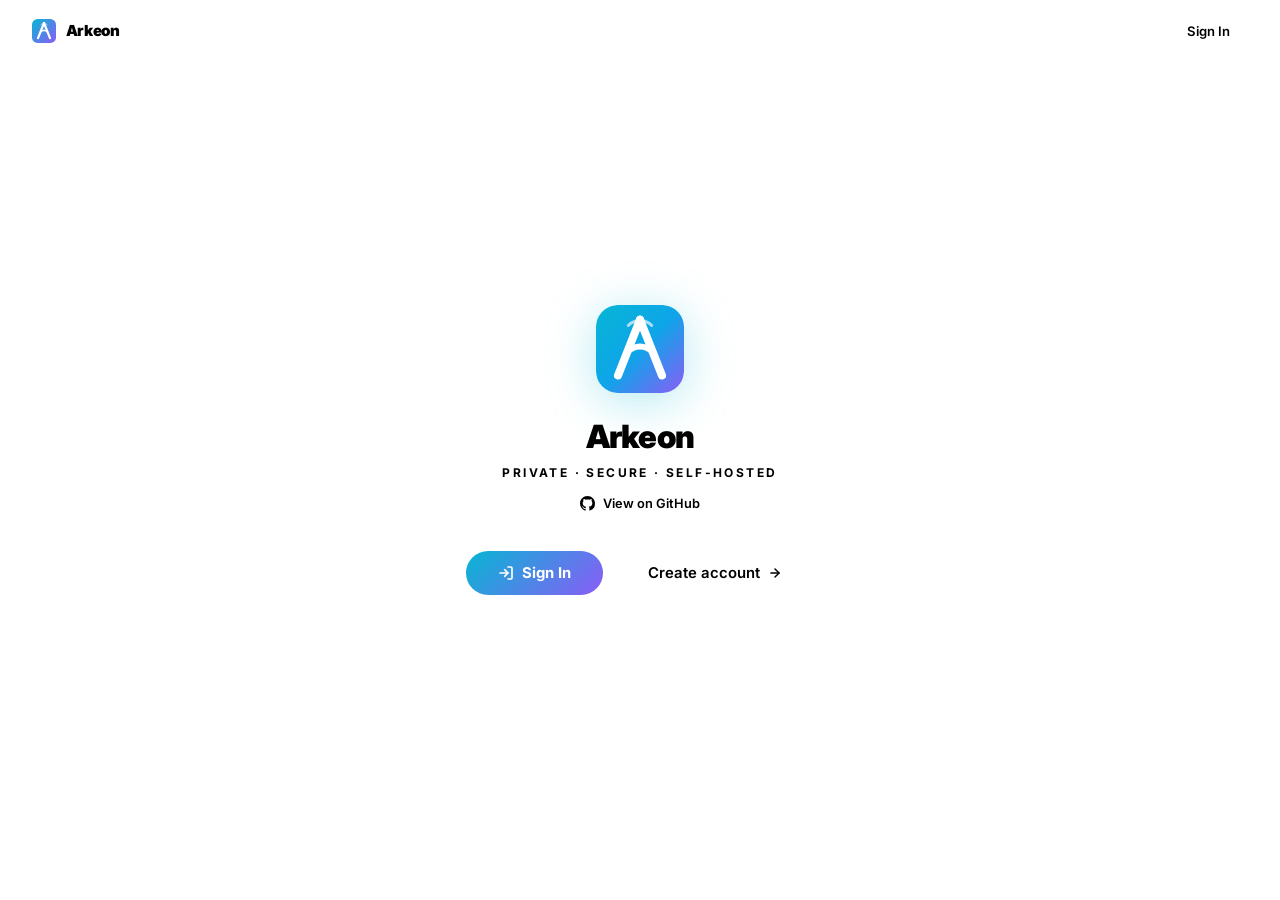
==== commit f624f6ce: "Include GitHub link in hero section Added a link to the project's GitHub repository in the hero sect" ====
--- a/frontend/index.html
+++ b/frontend/index.html
@@ -68,7 +68,12 @@
 
     <div class="hero-name">Arkeon</div>
     <div class="hero-tagline">Private &middot; Secure &middot; Self-hosted</div>
-
+      <a href="https://github.com/net-learner-04/arkeon" target="_blank" rel="noopener"
+         style="display:inline-flex;align-items:center;gap:0.45rem;color:var(--text3);font-size:0.8rem;font-weight:600;text-decoration:none;margin-top:-2rem;margin-bottom:2.5rem;transition:color 0.2s ease;"
+         onmouseover="this.style.color='var(--accent)'" onmouseout="this.style.color='var(--text3)'">
+        <svg width="15" height="15" viewBox="0 0 24 24" fill="currentColor"><path d="M12 0C5.37 0 0 5.37 0 12c0 5.31 3.435 9.795 8.205 11.385.6.105.825-.255.825-.57 0-.285-.015-1.23-.015-2.235-3.015.555-3.795-.735-4.035-1.41-.135-.345-.72-1.41-1.23-1.695-.42-.225-1.02-.78-.015-.795.945-.015 1.62.87 1.845 1.23 1.08 1.815 2.805 1.305 3.495.99.105-.78.42-1.305.765-1.605-2.67-.3-5.46-1.335-5.46-5.925 0-1.305.465-2.385 1.23-3.225-.12-.3-.54-1.53.12-3.18 0 0 1.005-.315 3.3 1.23.96-.27 1.98-.405 3-.405s2.04.135 3 .405c2.295-1.56 3.3-1.23 3.3-1.23.66 1.65.24 2.88.12 3.18.765.84 1.23 1.905 1.23 3.225 0 4.605-2.805 5.625-5.475 5.925.435.375.81 1.095.81 2.22 0 1.605-.015 2.895-.015 3.3 0 .315.225.69.825.57A12.02 12.02 0 0 0 24 12c0-6.63-5.37-12-12-12z"/></svg>
+        View on GitHub
+      </a>
     <div class="hero-btns">
       <a href="login.html" class="btn-hero-primary">
         <svg width="16" height="16" viewBox="0 0 24 24" fill="none" stroke="currentColor" stroke-width="2.5" stroke-linecap="round" stroke-linejoin="round"><path d="M15 3h4a2 2 0 0 1 2 2v14a2 2 0 0 1-2 2h-4"/><polyline points="10 17 15 12 10 7"/><line x1="15" y1="12" x2="3" y2="12"/></svg>
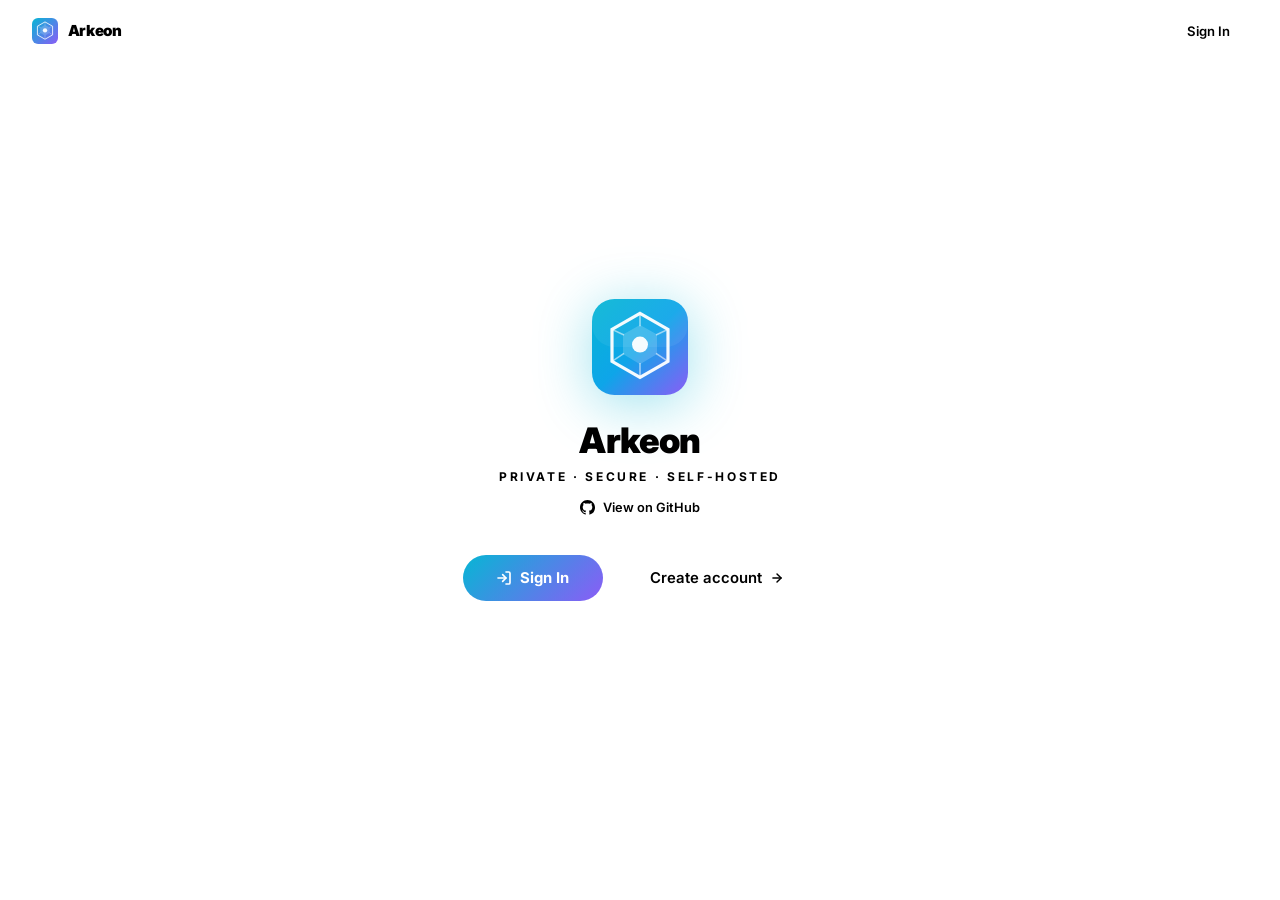
==== commit c5a0f343: "Refactor hero section and icon SVGs Updated hero section styles and SVG icons for improved aesthetic" ====
--- a/frontend/index.html
+++ b/frontend/index.html
@@ -4,22 +4,22 @@
   <meta charset="UTF-8"/>
   <meta name="viewport" content="width=device-width, initial-scale=1.0"/>
   <title>Arkeon</title>
-  <link rel="icon" type="image/svg+xml" href="data:image/svg+xml,<svg xmlns='http://www.w3.org/2000/svg' viewBox='0 0 120 120' fill='none'><rect width='120' height='120' rx='28' fill='url(%23g)'/><defs><linearGradient id='g' x1='0' y1='0' x2='120' y2='120' gradientUnits='userSpaceOnUse'><stop offset='0%25' stop-color='%2306b6d4'/><stop offset='100%25' stop-color='%238b5cf6'/></linearGradient></defs><line x1='30' y1='96' x2='60' y2='20' stroke='white' stroke-width='11' stroke-linecap='round'/><line x1='90' y1='96' x2='60' y2='20' stroke='white' stroke-width='11' stroke-linecap='round'/><path d='M42 64 Q60 49 78 64' stroke='white' stroke-width='8' stroke-linecap='round' fill='none'/><path d='M44 28 A22 22 0 0 1 76 28' stroke='white' stroke-width='4' stroke-linecap='round' fill='none' opacity='0.65'/></svg>"/>
+  <link rel="icon" type="image/svg+xml" href="data:image/svg+xml,<svg xmlns='http://www.w3.org/2000/svg' viewBox='0 0 120 120' fill='none'><rect width='120' height='120' rx='28' fill='%230e7490'/><polygon points='60,18 95,38 95,78 60,98 25,78 25,38' stroke='white' stroke-width='4' fill='none' opacity='.95'/><polygon points='60,34 80,45 80,68 60,80 40,68 40,45' stroke='white' stroke-width='2.5' fill='white' opacity='.18'/><line x1='60' y1='18' x2='60' y2='34' stroke='white' stroke-width='2' opacity='.55'/><line x1='95' y1='38' x2='80' y2='45' stroke='white' stroke-width='2' opacity='.55'/><line x1='95' y1='78' x2='80' y2='68' stroke='white' stroke-width='2' opacity='.55'/><line x1='60' y1='98' x2='60' y2='80' stroke='white' stroke-width='2' opacity='.55'/><line x1='25' y1='78' x2='40' y2='68' stroke='white' stroke-width='2' opacity='.55'/><line x1='25' y1='38' x2='40' y2='45' stroke='white' stroke-width='2' opacity='.55'/><circle cx='60' cy='57' r='10' fill='white' opacity='.95'/></svg>"/>
   <link rel="stylesheet" href="css/style.css"/>
   <style>
     #constellation{position:fixed;inset:0;z-index:0;pointer-events:none;}
     .topbar{position:fixed;top:0;left:0;right:0;z-index:200;display:flex;align-items:center;justify-content:space-between;padding:1rem 2rem;}
     .top-logo{display:flex;align-items:center;gap:0.6rem;font-size:0.95rem;font-weight:900;letter-spacing:-0.3px;color:var(--text);text-decoration:none;}
     .hero{min-height:100vh;display:flex;flex-direction:column;align-items:center;justify-content:center;text-align:center;padding:2rem;position:relative;z-index:1;}
-    .hero-icon{width:88px;height:88px;border-radius:22px;margin-bottom:1.5rem;filter:drop-shadow(0 8px 24px rgba(6,182,212,0.3));animation:icon-in 0.6s cubic-bezier(0.34,1.5,0.64,1);}
-    .hero-name{font-size:2rem;font-weight:900;letter-spacing:-0.8px;margin-bottom:0.6rem;animation:card-in 0.5s 0.1s ease both;}
-    .hero-tagline{font-size:0.75rem;font-weight:700;letter-spacing:0.2em;text-transform:uppercase;color:var(--text3);margin-bottom:3rem;animation:card-in 0.5s 0.2s ease both;}
-    .hero-btns{display:flex;gap:0.85rem;flex-wrap:wrap;justify-content:center;animation:card-in 0.5s 0.3s ease both;}
-    .btn-hero-primary{display:inline-flex;align-items:center;gap:0.5rem;background:linear-gradient(135deg,var(--accent),var(--accent2));border:none;border-radius:99px;color:#fff;cursor:pointer;font-family:inherit;font-size:0.93rem;font-weight:700;padding:0.82rem 2rem;text-decoration:none;transition:all 0.22s ease;box-shadow:0 4px 20px var(--accent-glow);}
-    .btn-hero-primary:hover{transform:translateY(-3px);box-shadow:0 8px 32px var(--accent-glow);color:#fff;}
-    .btn-hero-ghost{display:inline-flex;align-items:center;gap:0.5rem;background:var(--glass);backdrop-filter:blur(12px);border:1px solid var(--glass-b);border-radius:99px;color:var(--text);cursor:pointer;font-family:inherit;font-size:0.93rem;font-weight:600;padding:0.82rem 2rem;text-decoration:none;transition:all 0.22s ease;}
+    .hero-icon{width:96px;height:96px;margin-bottom:1.5rem;filter:drop-shadow(0 8px 28px rgba(6,182,212,0.4));animation:icon-in 0.6s cubic-bezier(0.34,1.5,0.64,1);}
+    .hero-name{font-size:2.2rem;font-weight:900;letter-spacing:-0.8px;margin-bottom:0.5rem;animation:card-in 0.5s 0.1s ease both;}
+    .hero-tagline{font-size:0.75rem;font-weight:700;letter-spacing:0.22em;text-transform:uppercase;color:var(--text3);margin-bottom:3rem;animation:card-in 0.5s 0.18s ease both;}
+    .hero-btns{display:flex;gap:0.85rem;flex-wrap:wrap;justify-content:center;animation:card-in 0.5s 0.26s ease both;}
+    .btn-hero-primary{display:inline-flex;align-items:center;gap:0.5rem;background:linear-gradient(135deg,var(--accent),var(--accent2));border:none;border-radius:99px;color:#fff;cursor:pointer;font-family:inherit;font-size:0.93rem;font-weight:700;padding:0.85rem 2.1rem;text-decoration:none;transition:all 0.22s ease;box-shadow:0 4px 20px var(--accent-glow);}
+    .btn-hero-primary:hover{transform:translateY(-3px);box-shadow:0 10px 36px var(--accent-glow);color:#fff;}
+    .btn-hero-ghost{display:inline-flex;align-items:center;gap:0.5rem;background:var(--glass);backdrop-filter:blur(14px);border:1px solid var(--glass-b);border-radius:99px;color:var(--text);cursor:pointer;font-family:inherit;font-size:0.93rem;font-weight:600;padding:0.85rem 2.1rem;text-decoration:none;transition:all 0.22s ease;}
     .btn-hero-ghost:hover{border-color:var(--accent);color:var(--accent);transform:translateY(-3px);}
-    @keyframes icon-in{from{opacity:0;transform:scale(0.7) translateY(20px);}to{opacity:1;transform:none;}}
+    @keyframes icon-in{from{opacity:0;transform:scale(0.65) translateY(24px);}to{opacity:1;transform:none;}}
     @keyframes card-in{from{opacity:0;transform:translateY(16px);}to{opacity:1;transform:none;}}
   </style>
 </head>
@@ -28,13 +28,18 @@
 
   <div class="topbar">
     <a href="/" class="top-logo">
-      <svg width="24" height="24" viewBox="0 0 120 120" fill="none" xmlns="http://www.w3.org/2000/svg">
+      <svg width="26" height="26" viewBox="0 0 120 120" fill="none" xmlns="http://www.w3.org/2000/svg">
         <rect width="120" height="120" rx="28" fill="url(#tg)"/>
-        <defs><linearGradient id="tg" x1="0" y1="0" x2="120" y2="120" gradientUnits="userSpaceOnUse"><stop offset="0%" stop-color="#06b6d4"/><stop offset="100%" stop-color="#8b5cf6"/></linearGradient></defs>
-        <line x1="30" y1="96" x2="60" y2="20" stroke="white" stroke-width="11" stroke-linecap="round"/>
-        <line x1="90" y1="96" x2="60" y2="20" stroke="white" stroke-width="11" stroke-linecap="round"/>
-        <path d="M42 64 Q60 49 78 64" stroke="white" stroke-width="8" stroke-linecap="round" fill="none"/>
-        <path d="M44 28 A22 22 0 0 1 76 28" stroke="white" stroke-width="4" stroke-linecap="round" fill="none" opacity="0.65"/>
+        <defs><linearGradient id="tg" x1="0" y1="0" x2="1" y2="1" gradientUnits="objectBoundingBox"><stop offset="0%" stop-color="#06b6d4"/><stop offset="100%" stop-color="#8b5cf6"/></linearGradient></defs>
+        <polygon points="60,18 95,38 95,78 60,98 25,78 25,38" stroke="white" stroke-width="4" fill="none" opacity=".95"/>
+        <polygon points="60,34 80,45 80,68 60,80 40,68 40,45" stroke="white" stroke-width="2.5" fill="white" opacity=".18"/>
+        <line x1="60" y1="18" x2="60" y2="34" stroke="white" stroke-width="2" opacity=".55"/>
+        <line x1="95" y1="38" x2="80" y2="45" stroke="white" stroke-width="2" opacity=".55"/>
+        <line x1="95" y1="78" x2="80" y2="68" stroke="white" stroke-width="2" opacity=".55"/>
+        <line x1="60" y1="98" x2="60" y2="80" stroke="white" stroke-width="2" opacity=".55"/>
+        <line x1="25" y1="78" x2="40" y2="68" stroke="white" stroke-width="2" opacity=".55"/>
+        <line x1="25" y1="38" x2="40" y2="45" stroke="white" stroke-width="2" opacity=".55"/>
+        <circle cx="60" cy="57" r="10" fill="white" opacity=".95"/>
       </svg>
       Arkeon
     </a>
@@ -47,33 +52,27 @@
   <div class="hero page">
     <svg class="hero-icon" viewBox="0 0 120 120" fill="none" xmlns="http://www.w3.org/2000/svg">
       <rect width="120" height="120" rx="28" fill="url(#hg)"/>
-      <defs>
-        <linearGradient id="hg" x1="0" y1="0" x2="120" y2="120" gradientUnits="userSpaceOnUse">
-          <stop offset="0%" stop-color="#06b6d4"/>
-          <stop offset="50%" stop-color="#0ea5e9"/>
-          <stop offset="100%" stop-color="#8b5cf6"/>
-        </linearGradient>
-      </defs>
-      <!-- Left leg -->
-      <line x1="30" y1="96" x2="60" y2="20" stroke="white" stroke-width="11" stroke-linecap="round"/>
-      <!-- Right leg -->
-      <line x1="90" y1="96" x2="60" y2="20" stroke="white" stroke-width="11" stroke-linecap="round"/>
-      <!-- Curved crossbar swoosh -->
-      <path d="M42 64 Q60 49 78 64" stroke="white" stroke-width="8" stroke-linecap="round" fill="none"/>
-      <!-- Arc halo at top -->
-      <path d="M44 28 A22 22 0 0 1 76 28" stroke="white" stroke-width="4" stroke-linecap="round" fill="none" opacity="0.65"/>
-      <!-- Small dot at peak -->
-      <circle cx="60" cy="20" r="4" fill="white" opacity="0.9"/>
+      <defs><linearGradient id="hg" x1="0" y1="0" x2="1" y2="1" gradientUnits="objectBoundingBox"><stop offset="0%" stop-color="#06b6d4"/><stop offset="50%" stop-color="#0ea5e9"/><stop offset="100%" stop-color="#8b5cf6"/></linearGradient></defs>
+      <rect width="120" height="60" rx="28" fill="white" opacity="0.06"/>
+      <polygon points="60,18 95,38 95,78 60,98 25,78 25,38" stroke="white" stroke-width="4" fill="none" opacity=".95"/>
+      <polygon points="60,34 80,45 80,68 60,80 40,68 40,45" stroke="white" stroke-width="2.5" fill="white" opacity=".18"/>
+      <line x1="60" y1="18" x2="60" y2="34" stroke="white" stroke-width="2" opacity=".55"/>
+      <line x1="95" y1="38" x2="80" y2="45" stroke="white" stroke-width="2" opacity=".55"/>
+      <line x1="95" y1="78" x2="80" y2="68" stroke="white" stroke-width="2" opacity=".55"/>
+      <line x1="60" y1="98" x2="60" y2="80" stroke="white" stroke-width="2" opacity=".55"/>
+      <line x1="25" y1="78" x2="40" y2="68" stroke="white" stroke-width="2" opacity=".55"/>
+      <line x1="25" y1="38" x2="40" y2="45" stroke="white" stroke-width="2" opacity=".55"/>
+      <circle cx="60" cy="57" r="10" fill="white" opacity=".95"/>
     </svg>
 
     <div class="hero-name">Arkeon</div>
     <div class="hero-tagline">Private &middot; Secure &middot; Self-hosted</div>
-      <a href="https://github.com/net-learner-04/arkeon" target="_blank" rel="noopener"
-         style="display:inline-flex;align-items:center;gap:0.45rem;color:var(--text3);font-size:0.8rem;font-weight:600;text-decoration:none;margin-top:-2rem;margin-bottom:2.5rem;transition:color 0.2s ease;"
-         onmouseover="this.style.color='var(--accent)'" onmouseout="this.style.color='var(--text3)'">
-        <svg width="15" height="15" viewBox="0 0 24 24" fill="currentColor"><path d="M12 0C5.37 0 0 5.37 0 12c0 5.31 3.435 9.795 8.205 11.385.6.105.825-.255.825-.57 0-.285-.015-1.23-.015-2.235-3.015.555-3.795-.735-4.035-1.41-.135-.345-.72-1.41-1.23-1.695-.42-.225-1.02-.78-.015-.795.945-.015 1.62.87 1.845 1.23 1.08 1.815 2.805 1.305 3.495.99.105-.78.42-1.305.765-1.605-2.67-.3-5.46-1.335-5.46-5.925 0-1.305.465-2.385 1.23-3.225-.12-.3-.54-1.53.12-3.18 0 0 1.005-.315 3.3 1.23.96-.27 1.98-.405 3-.405s2.04.135 3 .405c2.295-1.56 3.3-1.23 3.3-1.23.66 1.65.24 2.88.12 3.18.765.84 1.23 1.905 1.23 3.225 0 4.605-2.805 5.625-5.475 5.925.435.375.81 1.095.81 2.22 0 1.605-.015 2.895-.015 3.3 0 .315.225.69.825.57A12.02 12.02 0 0 0 24 12c0-6.63-5.37-12-12-12z"/></svg>
-        View on GitHub
-      </a>
+    <a href="https://github.com/net-learner-04/arkeon" target="_blank" rel="noopener"
+       style="display:inline-flex;align-items:center;gap:0.45rem;color:var(--text3);font-size:0.8rem;font-weight:600;text-decoration:none;margin-top:-2rem;margin-bottom:2.5rem;transition:color 0.2s ease;"
+       onmouseover="this.style.color='var(--accent)'" onmouseout="this.style.color='var(--text3)'">
+      <svg width="15" height="15" viewBox="0 0 24 24" fill="currentColor"><path d="M12 0C5.37 0 0 5.37 0 12c0 5.31 3.435 9.795 8.205 11.385.6.105.825-.255.825-.57 0-.285-.015-1.23-.015-2.235-3.015.555-3.795-.735-4.035-1.41-.135-.345-.72-1.41-1.23-1.695-.42-.225-1.02-.78-.015-.795.945-.015 1.62.87 1.845 1.23 1.08 1.815 2.805 1.305 3.495.99.105-.78.42-1.305.765-1.605-2.67-.3-5.46-1.335-5.46-5.925 0-1.305.465-2.385 1.23-3.225-.12-.3-.54-1.53.12-3.18 0 0 1.005-.315 3.3 1.23.96-.27 1.98-.405 3-.405s2.04.135 3 .405c2.295-1.56 3.3-1.23 3.3-1.23.66 1.65.24 2.88.12 3.18.765.84 1.23 1.905 1.23 3.225 0 4.605-2.805 5.625-5.475 5.925.435.375.81 1.095.81 2.22 0 1.605-.015 2.895-.015 3.3 0 .315.225.69.825.57A12.02 12.02 0 0 0 24 12c0-6.63-5.37-12-12-12z"/></svg>
+      View on GitHub
+    </a>
     <div class="hero-btns">
       <a href="login.html" class="btn-hero-primary">
         <svg width="16" height="16" viewBox="0 0 24 24" fill="none" stroke="currentColor" stroke-width="2.5" stroke-linecap="round" stroke-linejoin="round"><path d="M15 3h4a2 2 0 0 1 2 2v14a2 2 0 0 1-2 2h-4"/><polyline points="10 17 15 12 10 7"/><line x1="15" y1="12" x2="3" y2="12"/></svg>
@@ -93,76 +92,62 @@
     const canvas = document.getElementById("constellation");
     const ctx = canvas.getContext("2d");
     let pts = [], W, H, animId;
-    const N = 90, DIST = 150;
+    const N = 140, DIST = 160;
 
-    function isDark() { return document.documentElement.getAttribute("data-theme") === "dark"; }
+    function isDark() { return document.documentElement.getAttribute("data-theme") !== "light"; }
 
-    function resize() {
-      W = canvas.width = window.innerWidth;
-      H = canvas.height = window.innerHeight;
-    }
+    function resize() { W = canvas.width = window.innerWidth; H = canvas.height = window.innerHeight; }
 
     function init() {
       resize();
       pts = Array.from({length: N}, () => ({
-        x: Math.random() * W,
-        y: Math.random() * H,
-        vx: (Math.random() - 0.5) * 0.25,
-        vy: (Math.random() - 0.5) * 0.25,
-        r: Math.random() * 1.4 + 0.4,
-        op: Math.random() * 0.45 + 0.2,
-        twinkle: Math.random() * Math.PI * 2,
-        twinkleSpeed: Math.random() * 0.015 + 0.005
+        x: Math.random() * W, y: Math.random() * H,
+        vx: (Math.random() - 0.5) * 0.28, vy: (Math.random() - 0.5) * 0.28,
+        r: Math.random() * 1.8 + 0.5,
+        op: Math.random() * 0.55 + 0.3,
+        tw: Math.random() * Math.PI * 2,
+        ts: Math.random() * 0.012 + 0.004
       }));
     }
 
     function draw() {
       ctx.clearRect(0, 0, W, H);
       const dark = isDark();
-      const starR = dark ? "6,182,212" : "8,145,178";
-      const lineR = dark ? "139,92,246" : "124,58,237";
+      const sR = dark ? "6,182,212" : "8,145,178";
+      const lR = dark ? "139,92,246" : "124,58,237";
 
       for (const p of pts) {
-        p.x += p.vx; p.y += p.vy;
-        p.twinkle += p.twinkleSpeed;
-        if (p.x < -10) p.x = W + 10;
-        if (p.x > W + 10) p.x = -10;
-        if (p.y < -10) p.y = H + 10;
-        if (p.y > H + 10) p.y = -10;
+        p.x += p.vx; p.y += p.vy; p.tw += p.ts;
+        if (p.x < -10) p.x = W+10; if (p.x > W+10) p.x = -10;
+        if (p.y < -10) p.y = H+10; if (p.y > H+10) p.y = -10;
       }
-
       for (let i = 0; i < N; i++) {
-        for (let j = i + 1; j < N; j++) {
-          const dx = pts[i].x - pts[j].x, dy = pts[i].y - pts[j].y;
-          const d = Math.sqrt(dx * dx + dy * dy);
+        for (let j = i+1; j < N; j++) {
+          const dx = pts[i].x-pts[j].x, dy = pts[i].y-pts[j].y;
+          const d = Math.sqrt(dx*dx+dy*dy);
           if (d < DIST) {
-            const a = (1 - d / DIST) * (dark ? 0.18 : 0.1);
+            const a = (1-d/DIST) * (dark ? 0.32 : 0.18);
             ctx.beginPath();
-            ctx.strokeStyle = `rgba(${lineR},${a})`;
-            ctx.lineWidth = 0.6;
+            ctx.strokeStyle = `rgba(${lR},${a})`;
+            ctx.lineWidth = 0.7;
             ctx.moveTo(pts[i].x, pts[i].y);
             ctx.lineTo(pts[j].x, pts[j].y);
             ctx.stroke();
           }
         }
       }
-
       for (const p of pts) {
-        const tw = p.op + Math.sin(p.twinkle) * 0.12;
+        const tw = p.op + Math.sin(p.tw) * 0.15;
         ctx.beginPath();
-        ctx.fillStyle = `rgba(${starR},${tw})`;
-        ctx.arc(p.x, p.y, p.r, 0, Math.PI * 2);
+        ctx.fillStyle = `rgba(${sR},${tw})`;
+        ctx.arc(p.x, p.y, p.r, 0, Math.PI*2);
         ctx.fill();
       }
-
       animId = requestAnimationFrame(draw);
     }
 
     window.addEventListener("resize", () => { cancelAnimationFrame(animId); init(); draw(); });
     init(); draw();
-
-    const obs = new MutationObserver(() => {});
-    obs.observe(document.documentElement, {attributes: true, attributeFilter: ["data-theme"]});
   </script>
 </body>
 </html>
